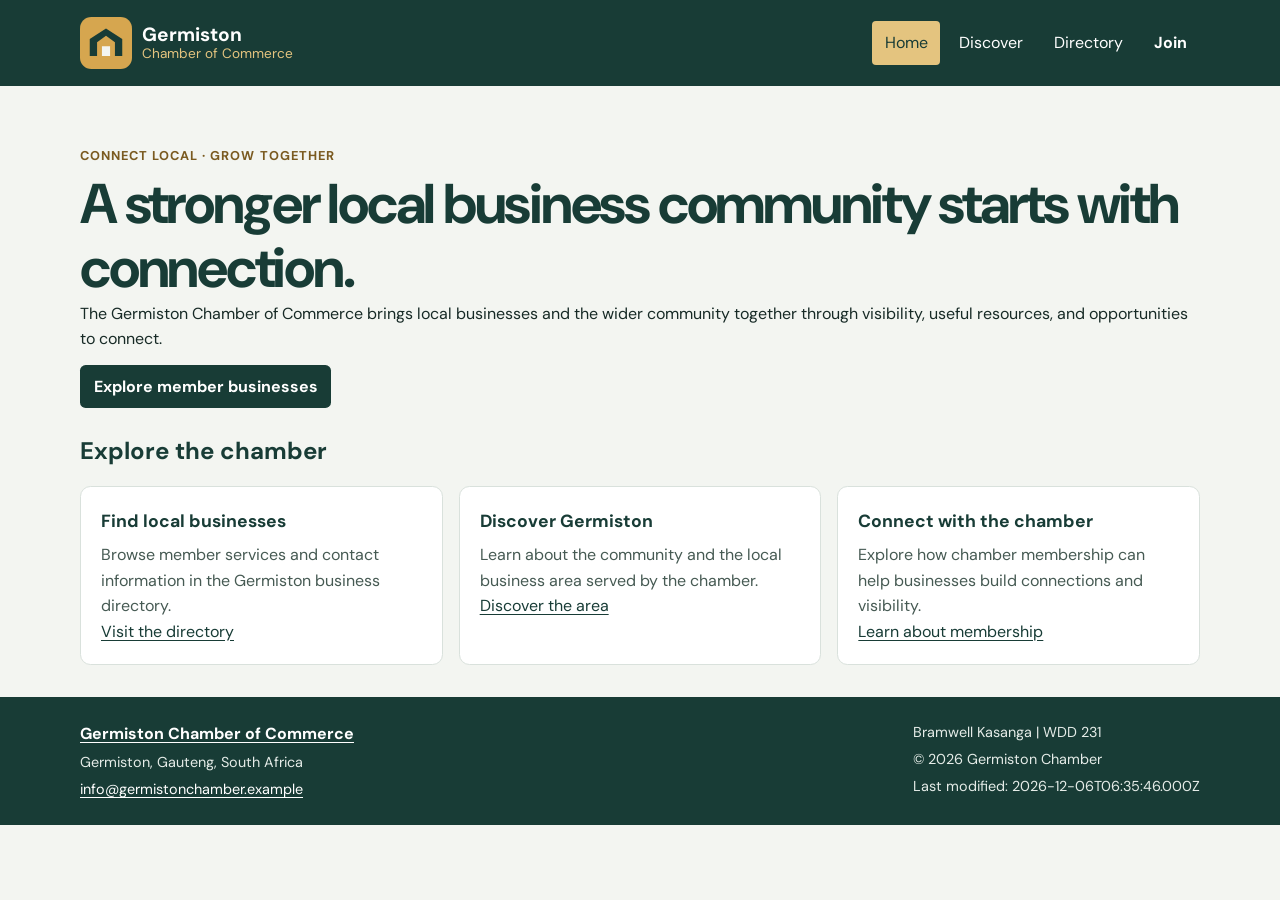
==== chamber/index.html @ 39ab12f5 "commit" ====
<!doctype html>
<html lang="en">
  <head>
    <meta charset="utf-8">
    <meta name="viewport" content="width=device-width, initial-scale=1">
    <meta
      name="description"
      content="Connect with local businesses and learn about the Germiston Chamber of Commerce."
    >
    <meta name="author" content="Bramwell Kasanga">
    <meta name="theme-color" content="#183c36">
    <meta property="og:title" content="Germiston Chamber of Commerce">
    <meta
      property="og:description"
      content="Connect with local businesses and learn about the Germiston Chamber of Commerce."
    >
    <meta
      property="og:image"
      content="https://bramwellkasanga.github.io/wdd231/chamber/images/chamber-social.png"
    >
    <meta property="og:url" content="https://bramwellkasanga.github.io/wdd231/chamber/">
    <link rel="icon" href="images/favicon.ico" sizes="any">
    <link rel="icon" href="images/favicon.svg" type="image/svg+xml">
    <link rel="stylesheet" href="styles/reset.css">
    <link rel="stylesheet" href="styles/small.css">
    <link rel="stylesheet" href="styles/large.css">
    <link rel="preconnect" href="https://fonts.googleapis.com">
    <link rel="preconnect" href="https://fonts.gstatic.com" crossorigin>
    <link
      href="https://fonts.googleapis.com/css2?family=DM+Sans:wght@400;500;600;700&display=swap"
      rel="stylesheet"
    >
    <script src="scripts/navigation.js" defer></script>
    <script src="scripts/date.js" defer></script>
    <title>Home | Germiston Chamber of Commerce</title>
  </head>
  <body>
    <a class="skip-link" href="#main-content">Skip to main content</a>
    <header class="site-header">
      <div class="header-inner">
        <a class="brand" href="index.html" aria-label="Germiston Chamber home">
          <img src="images/chamber-mark.svg" width="48" height="48" alt="">
          <span class="brand-copy">
            <span class="brand-name">Germiston</span>
            <span class="brand-subtitle">Chamber of Commerce</span>
          </span>
        </a>
        <button
          class="menu-toggle"
          type="button"
          aria-label="Open navigation menu"
          aria-controls="primary-navigation"
          aria-expanded="false"
        >
          <span></span>
          <span></span>
          <span></span>
        </button>
        <nav class="site-nav" id="primary-navigation" aria-label="Main navigation">
          <a class="nav-link current" href="index.html" aria-current="page">Home</a>
          <a class="nav-link" href="discover.html">Discover</a>
          <a class="nav-link" href="directory.html">Directory</a>
          <a class="nav-link join-link" href="join.html">Join</a>
        </nav>
      </div>
    </header>

    <main id="main-content" class="page-shell">
      <section class="page-intro" aria-labelledby="page-title">
        <p class="eyebrow">Connect local · Grow together</p>
        <h1 id="page-title">A stronger local business community starts with connection.</h1>
        <p>
          The Germiston Chamber of Commerce brings local businesses and the wider
          community together through visibility, useful resources, and opportunities
          to connect.
        </p>
        <a class="action-link" href="directory.html">Explore member businesses</a>
      </section>

      <section class="content-section" aria-labelledby="explore-title">
        <h2 id="explore-title">Explore the chamber</h2>
        <div class="content-grid">
          <article class="content-card">
            <h3>Find local businesses</h3>
            <p>
              Browse member services and contact information in the Germiston
              business directory.
            </p>
            <a href="directory.html">Visit the directory</a>
          </article>
          <article class="content-card">
            <h3>Discover Germiston</h3>
            <p>
              Learn about the community and the local business area served by the
              chamber.
            </p>
            <a href="discover.html">Discover the area</a>
          </article>
          <article class="content-card">
            <h3>Connect with the chamber</h3>
            <p>
              Explore how chamber membership can help businesses build connections
              and visibility.
            </p>
            <a href="join.html">Learn about membership</a>
          </article>
        </div>
      </section>
    </main>

    <footer class="site-footer">
      <div class="footer-inner">
        <div class="footer-contact">
          <a class="footer-brand" href="index.html">Germiston Chamber of Commerce</a>
          <p>Germiston, Gauteng, South Africa</p>
          <p><a href="mailto:info@germistonchamber.example">info@germistonchamber.example</a></p>
        </div>
        <div class="footer-details">
          <p>Bramwell Kasanga | WDD 231</p>
          <p>&copy; <span id="currentyear"></span> Germiston Chamber</p>
          <p>Last modified: <span id="lastModified"></span></p>
        </div>
      </div>
    </footer>
  </body>
</html>
---- chamber/styles/small.css ----
:root {
  color: #172a26;
  background: #f3f5f1;
  font-family: "DM Sans", sans-serif;
  font-synthesis: none;
  text-rendering: optimizeLegibility;
}

html {
  scroll-behavior: smooth;
}

body {
  min-width: 320px;
  font-size: 1rem;
  line-height: 1.6;
}

a {
  color: #183c36;
  text-underline-offset: 0.2em;
}

a:focus-visible,
button:focus-visible {
  outline: 3px solid #d6a64f;
  outline-offset: 3px;
}

.skip-link {
  position: absolute;
  z-index: 10;
  top: 0.5rem;
  left: 0.5rem;
  padding: 0.65rem 1rem;
  transform: translateY(-160%);
  border-radius: 0.25rem;
  color: #fff;
  background: #183c36;
}

.skip-link:focus {
  transform: translateY(0);
}

.site-header {
  color: #fff;
  background: #183c36;
}

.header-inner,
.page-shell,
.footer-inner {
  width: min(1120px, calc(100% - 2rem));
  margin-inline: auto;
}

.header-inner {
  position: relative;
  display: flex;
  min-height: 76px;
  align-items: center;
  justify-content: space-between;
  gap: 1rem;
}

.brand {
  display: inline-flex;
  min-width: 0;
  align-items: center;
  gap: 0.65rem;
  color: #fff;
  text-decoration: none;
}

.brand img {
  flex: 0 0 44px;
}

.brand-copy {
  display: grid;
  line-height: 1.2;
}

.brand-name {
  font-size: 1.05rem;
  font-weight: 700;
}

.brand-subtitle {
  color: #e4c47f;
  font-size: 0.76rem;
}

.menu-toggle {
  display: grid;
  width: 44px;
  height: 44px;
  align-content: center;
  justify-items: center;
  gap: 5px;
  border: 1px solid #ffffff80;
  border-radius: 0.35rem;
  color: #fff;
  background: transparent;
  cursor: pointer;
}

.menu-toggle span {
  width: 21px;
  height: 2px;
  background: currentColor;
}

.site-nav {
  position: absolute;
  z-index: 5;
  top: calc(100% - 1px);
  right: 0;
  left: 0;
  display: none;
  padding: 0.5rem 1rem 1rem;
  border-top: 1px solid #ffffff30;
  background: #183c36;
}

.site-nav.is-open {
  display: grid;
}

.nav-link {
  padding: 0.65rem 0.75rem;
  border-radius: 0.25rem;
  color: #fff;
  text-decoration: none;
}

.nav-link:hover,
.nav-link:focus-visible,
.nav-link.current {
  color: #183c36;
  background: #e4c47f;
}

.join-link {
  font-weight: 700;
}

.page-intro {
  padding: 2.5rem 0 1.5rem;
}

.eyebrow {
  margin-bottom: 0.35rem;
  color: #7a5a20;
  font-size: 0.8rem;
  font-weight: 700;
  letter-spacing: 0.08em;
  text-transform: uppercase;
}

.page-intro h1 {
  color: #183c36;
  font-size: clamp(2.2rem, 8vw, 3.5rem);
  letter-spacing: -0.04em;
  line-height: 1.15;
}

.page-intro > p:last-child {
  max-width: 680px;
  margin-top: 0.75rem;
  color: #465a53;
}

.directory-section {
  padding-bottom: 3rem;
}

.content-section {
  padding: 0 0 2rem;
}

.content-section h2 {
  margin-bottom: 0.75rem;
  color: #183c36;
  font-size: 1.5rem;
}

.content-section > p {
  max-width: 760px;
  color: #465a53;
}

.content-grid {
  display: grid;
  grid-template-columns: repeat(auto-fit, minmax(min(100%, 240px), 1fr));
  gap: 1rem;
  margin-top: 1rem;
}

.content-card {
  padding: 1.25rem;
  border: 1px solid #d9e1dc;
  border-radius: 0.65rem;
  background: #fff;
}

.content-card h3 {
  margin-bottom: 0.4rem;
  color: #183c36;
  font-size: 1.1rem;
}

.content-card p {
  color: #465a53;
}

.action-link {
  display: inline-block;
  margin-top: 0.8rem;
  padding: 0.55rem 0.85rem;
  border-radius: 0.35rem;
  color: #fff;
  background: #183c36;
  font-weight: 700;
  text-decoration: none;
}

.action-link:hover,
.action-link:focus-visible {
  color: #183c36;
  background: #e4c47f;
}

.directory-toolbar {
  display: flex;
  flex-wrap: wrap;
  align-items: end;
  justify-content: space-between;
  gap: 1rem;
  margin-bottom: 1.25rem;
  padding-bottom: 1rem;
  border-bottom: 1px solid #d9e1dc;
}

.directory-toolbar h2 {
  color: #183c36;
  font-size: 1.5rem;
}

.directory-status {
  color: #596b65;
  font-size: 0.9rem;
}

.view-controls {
  display: flex;
  gap: 0.5rem;
}

.view-button {
  display: inline-flex;
  min-width: 76px;
  min-height: 42px;
  align-items: center;
  justify-content: center;
  gap: 0.45rem;
  padding: 0.45rem 0.7rem;
  border: 1px solid #aeb9b3;
  border-radius: 0.35rem;
  color: #183c36;
  background: #fff;
  cursor: pointer;
}

.view-button.selected {
  border-color: #183c36;
  color: #fff;
  background: #183c36;
}

.view-icon {
  width: 16px;
  height: 16px;
}

.grid-icon {
  width: 6px;
  height: 6px;
  background-color: currentColor;
  box-shadow: 10px 0 currentColor, 0 10px currentColor, 10px 10px currentColor;
}

.list-icon {
  height: 3px;
  background-color: currentColor;
  box-shadow: 0 6px currentColor, 0 12px currentColor;
}

.member-directory {
  display: grid;
  grid-template-columns: repeat(auto-fit, minmax(min(100%, 260px), 1fr));
  gap: 1rem;
}

.member-card {
  display: flex;
  min-width: 0;
  flex-direction: column;
  align-items: center;
  gap: 0.75rem;
  padding: 1.25rem;
  border: 1px solid #d9e1dc;
  border-radius: 0.65rem;
  background: #fff;
  text-align: center;
}

.member-logo {
  width: min(100%, 240px);
  height: 112px;
  object-fit: contain;
}

.member-name {
  color: #183c36;
  font-size: 1.15rem;
  line-height: 1.3;
}

.member-description {
  color: #465a53;
  font-size: 0.92rem;
}

.member-details {
  display: grid;
  width: 100%;
  gap: 0.25rem;
  color: #465a53;
  font-size: 0.9rem;
  overflow-wrap: anywhere;
}

.member-details a {
  font-weight: 600;
}

.membership-badge {
  padding: 0.2rem 0.65rem;
  border-radius: 999px;
  color: #183c36;
  background: #e7eee9;
  font-size: 0.78rem;
  font-weight: 700;
}

.membership-badge.silver {
  background: #e8ebee;
}

.membership-badge.gold {
  background: #f4e8c9;
}

.member-directory.view-list {
  grid-template-columns: 1fr;
}

.view-list .member-card {
  display: grid;
  grid-template-columns: minmax(100px, 160px) minmax(0, 1fr);
  justify-items: start;
  gap: 0.5rem 1rem;
  text-align: left;
}

.view-list .member-logo {
  width: 100%;
  height: 100px;
  grid-row: span 4;
}

.view-list .member-details {
  justify-items: start;
}

.error-message {
  grid-column: 1 / -1;
  padding: 1rem;
  border: 1px solid #b43b35;
  border-radius: 0.35rem;
  color: #761e1a;
  background: #fff4f2;
}

.site-footer {
  color: #fff;
  background: #183c36;
}

.footer-inner {
  display: flex;
  flex-wrap: wrap;
  justify-content: space-between;
  gap: 1.5rem;
  padding-block: 1.5rem;
}

.footer-contact,
.footer-details {
  display: grid;
  align-content: start;
  gap: 0.25rem;
}

.footer-brand {
  color: #fff;
  font-weight: 700;
}

.footer-contact p,
.footer-details p {
  color: #e5ece8;
  font-size: 0.9rem;
}

.site-footer a {
  color: #fff;
}

@media (max-width: 420px) {
  .view-list .member-card {
    grid-template-columns: 82px minmax(0, 1fr);
    padding: 0.8rem;
  }

  .view-list .member-logo {
    height: 74px;
  }
}

@media (prefers-reduced-motion: reduce) {
  html {
    scroll-behavior: auto;
  }
}
---- chamber/styles/large.css ----
@media (min-width: 760px) {
  .header-inner,
  .page-shell,
  .footer-inner {
    width: min(1120px, calc(100% - 4rem));
  }

  .header-inner {
    min-height: 86px;
  }

  .brand img {
    width: 52px;
    height: 52px;
  }

  .brand-name {
    font-size: 1.2rem;
  }

  .brand-subtitle {
    font-size: 0.85rem;
  }

  .menu-toggle {
    display: none;
  }

  .site-nav,
  .site-nav.is-open {
    position: static;
    display: flex;
    align-items: center;
    gap: 0.35rem;
    padding: 0;
    border: 0;
    background: transparent;
  }

  .nav-link {
    padding: 0.6rem 0.8rem;
  }

  .page-intro {
    padding-top: 3.75rem;
  }

  .member-directory {
    gap: 1.25rem;
  }

  .view-list .member-card {
    grid-template-columns: 160px minmax(0, 1fr);
    align-items: center;
    padding: 1rem 1.5rem;
  }

  .view-list .member-logo {
    height: 110px;
    grid-row: span 3;
  }

  .view-list .member-details {
    display: flex;
    flex-wrap: wrap;
    gap: 0.35rem 1.25rem;
  }
}
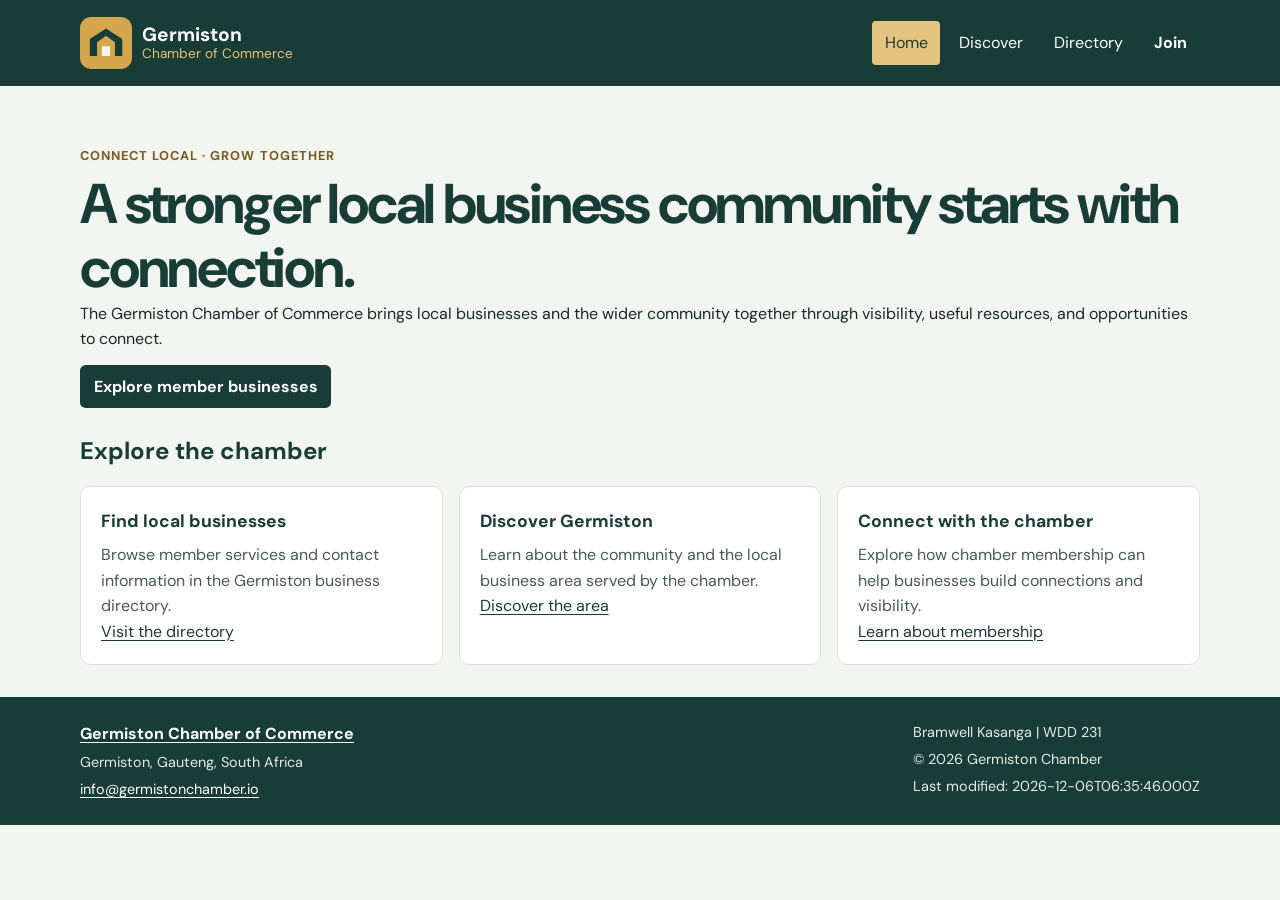
==== commit 09bbc49c: "commit" ====
--- a/chamber/index.html
+++ b/chamber/index.html
@@ -113,7 +113,7 @@
         <div class="footer-contact">
           <a class="footer-brand" href="index.html">Germiston Chamber of Commerce</a>
           <p>Germiston, Gauteng, South Africa</p>
-          <p><a href="mailto:info@germistonchamber.example">info@germistonchamber.example</a></p>
+          <p><a href="mailto:info@germistonchamber.io">info@germistonchamber.io</a></p>
         </div>
         <div class="footer-details">
           <p>Bramwell Kasanga | WDD 231</p>
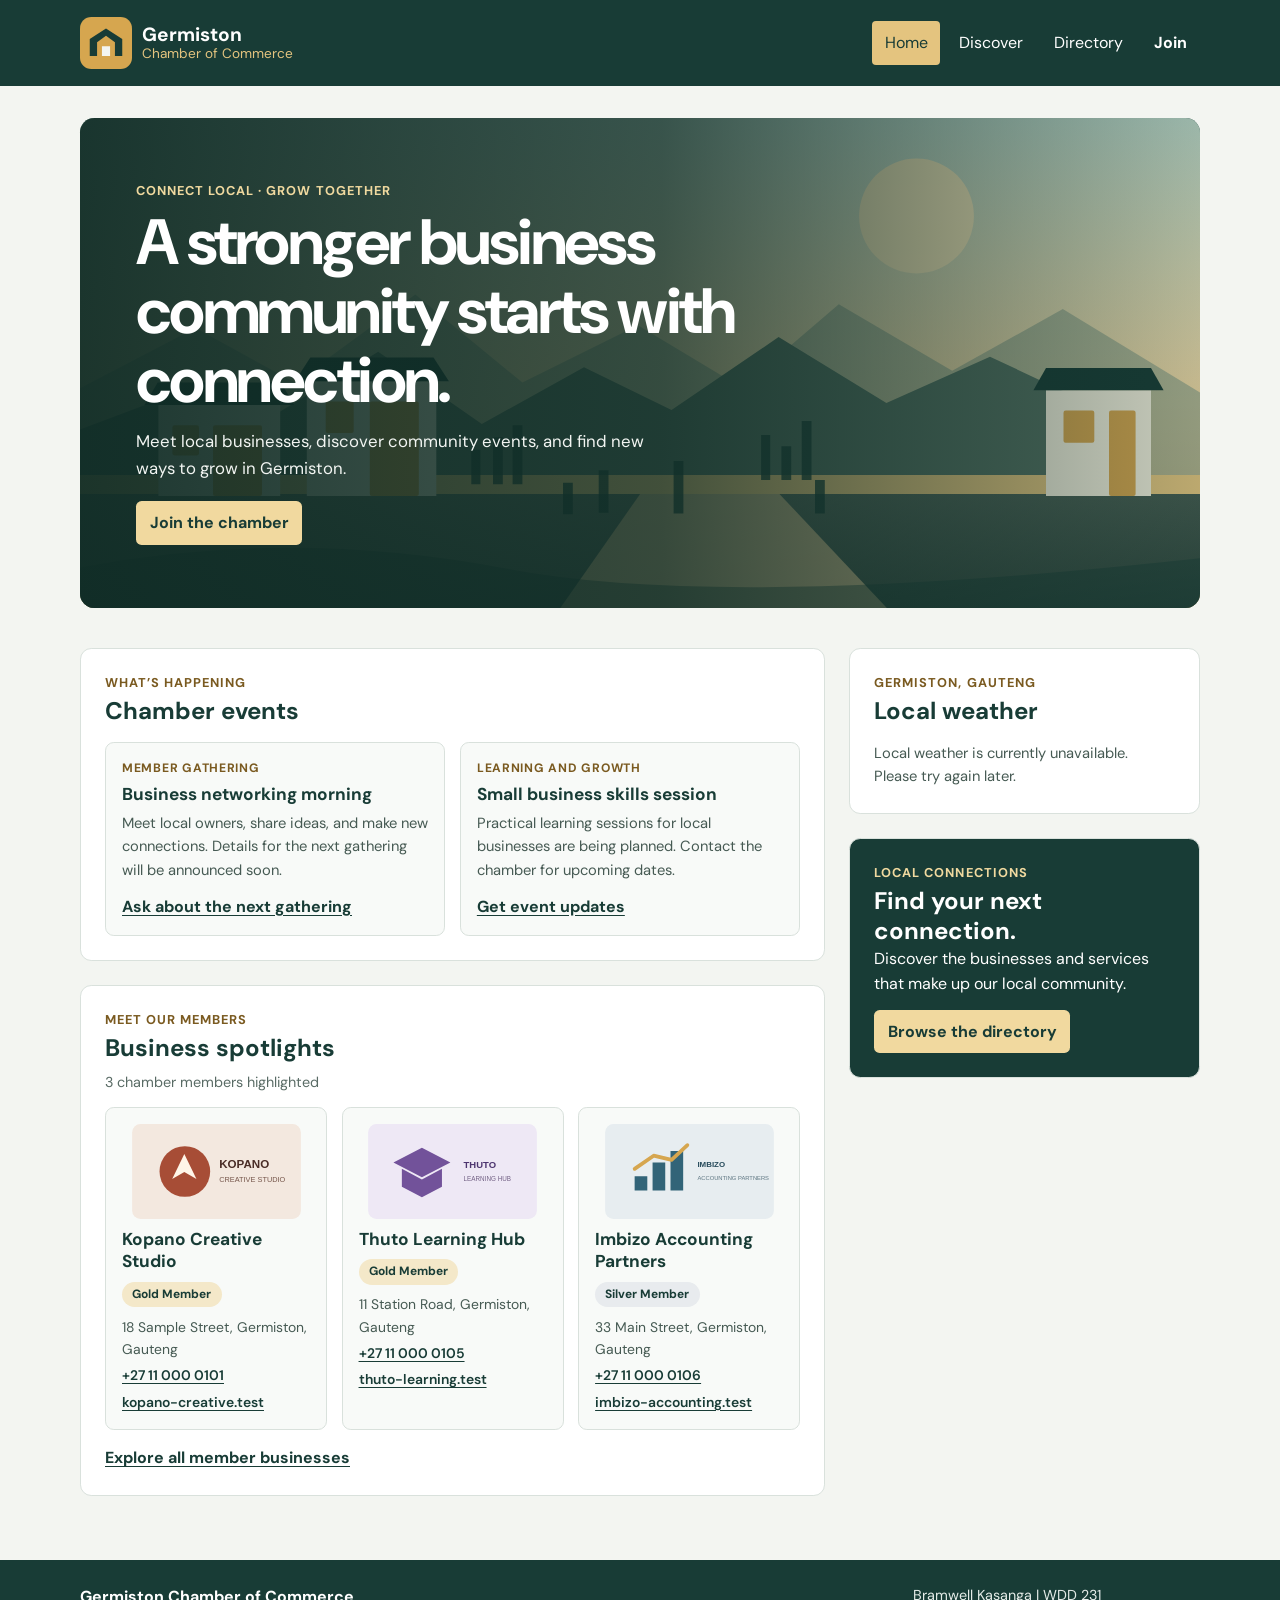
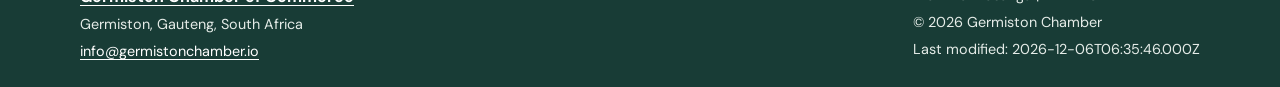
==== commit 2a0bd9a5: "commit" ====
--- a/chamber/index.html
+++ b/chamber/index.html
@@ -5,14 +5,14 @@
     <meta name="viewport" content="width=device-width, initial-scale=1">
     <meta
       name="description"
-      content="Connect with local businesses and learn about the Germiston Chamber of Commerce."
+      content="Discover local businesses, upcoming events, and chamber membership with the Germiston Chamber of Commerce."
     >
     <meta name="author" content="Bramwell Kasanga">
     <meta name="theme-color" content="#183c36">
-    <meta property="og:title" content="Germiston Chamber of Commerce">
+    <meta property="og:title" content="Home | Germiston Chamber of Commerce">
     <meta
       property="og:description"
-      content="Connect with local businesses and learn about the Germiston Chamber of Commerce."
+      content="Discover local businesses, upcoming events, and chamber membership with the Germiston Chamber of Commerce."
     >
     <meta
       property="og:image"
@@ -32,6 +32,8 @@
     >
     <script src="scripts/navigation.js" defer></script>
     <script src="scripts/date.js" defer></script>
+    <script src="scripts/weather.js" defer></script>
+    <script src="scripts/spotlights.js" defer></script>
     <title>Home | Germiston Chamber of Commerce</title>
   </head>
   <body>
@@ -66,46 +68,111 @@
     </header>
 
     <main id="main-content" class="page-shell">
-      <section class="page-intro" aria-labelledby="page-title">
-        <p class="eyebrow">Connect local · Grow together</p>
-        <h1 id="page-title">A stronger local business community starts with connection.</h1>
-        <p>
-          The Germiston Chamber of Commerce brings local businesses and the wider
-          community together through visibility, useful resources, and opportunities
-          to connect.
-        </p>
-        <a class="action-link" href="directory.html">Explore member businesses</a>
+      <section class="home-hero" aria-labelledby="page-title">
+        <img
+          class="hero-image"
+          src="images/germiston-hero.svg"
+          alt="Illustration of Germiston's local businesses and skyline at sunrise"
+          width="1600"
+          height="760"
+          fetchpriority="high"
+        >
+        <div class="hero-content">
+          <p class="eyebrow">Connect local · Grow together</p>
+          <h1 id="page-title">A stronger business community starts with connection.</h1>
+          <p>
+            Meet local businesses, discover community events, and find new ways
+            to grow in Germiston.
+          </p>
+          <a class="action-link" href="join.html">Join the chamber</a>
+        </div>
       </section>
 
-      <section class="content-section" aria-labelledby="explore-title">
-        <h2 id="explore-title">Explore the chamber</h2>
-        <div class="content-grid">
-          <article class="content-card">
-            <h3>Find local businesses</h3>
+      <div class="home-layout">
+        <div class="home-primary">
+          <section class="home-section" aria-labelledby="events-title">
+            <div class="home-section-heading">
+              <p class="eyebrow">What’s happening</p>
+              <h2 id="events-title">Chamber events</h2>
+            </div>
+            <div class="event-grid">
+              <article class="event-card">
+                <p class="event-label">Member gathering</p>
+                <h3>Business networking morning</h3>
+                <p>
+                  Meet local owners, share ideas, and make new connections.
+                  Details for the next gathering will be announced soon.
+                </p>
+                <a href="mailto:info@germistonchamber.io?subject=Networking%20event">
+                  Ask about the next gathering
+                </a>
+              </article>
+              <article class="event-card">
+                <p class="event-label">Learning and growth</p>
+                <h3>Small business skills session</h3>
+                <p>
+                  Practical learning sessions for local businesses are being
+                  planned. Contact the chamber for upcoming dates.
+                </p>
+                <a href="mailto:info@germistonchamber.io?subject=Business%20skills%20session">
+                  Get event updates
+                </a>
+              </article>
+            </div>
+          </section>
+
+          <section class="home-section" aria-labelledby="spotlights-title">
+            <div class="home-section-heading">
+              <p class="eyebrow">Meet our members</p>
+              <h2 id="spotlights-title">Business spotlights</h2>
+            </div>
+            <p class="section-description" id="spotlight-status" aria-live="polite">
+              Loading member spotlights…
+            </p>
+            <div class="spotlight-grid" id="spotlights" aria-live="polite"></div>
+            <a class="text-link" href="directory.html">Explore all member businesses</a>
+            <noscript>
+              <p class="error-message">Enable JavaScript to view member spotlights.</p>
+            </noscript>
+          </section>
+        </div>
+
+        <aside class="home-sidebar" aria-label="Local information">
+          <section class="weather-panel" aria-labelledby="weather-title">
+            <div class="home-section-heading">
+              <p class="eyebrow">Germiston, Gauteng</p>
+              <h2 id="weather-title">Local weather</h2>
+            </div>
+            <p class="weather-status" id="weather-status" aria-live="polite">
+              Loading local weather…
+            </p>
+            <div id="weather-content" hidden>
+              <div class="weather-current">
+                <p class="weather-label">Current conditions</p>
+                <p class="current-temperature" id="current-temperature"></p>
+                <p id="current-description"></p>
+              </div>
+              <h3 class="forecast-heading">Three-day temperature forecast</h3>
+              <ol class="forecast-list" id="weather-forecast"></ol>
+              <p class="weather-attribution">
+                Weather data by
+                <a href="https://open-meteo.com/" target="_blank" rel="noopener noreferrer">
+                  Open-Meteo
+                </a>
+              </p>
+            </div>
+          </section>
+          <section class="community-card" aria-labelledby="community-title">
+            <p class="eyebrow">Local connections</p>
+            <h2 id="community-title">Find your next connection.</h2>
             <p>
-              Browse member services and contact information in the Germiston
-              business directory.
+              Discover the businesses and services that make up our local
+              community.
             </p>
-            <a href="directory.html">Visit the directory</a>
-          </article>
-          <article class="content-card">
-            <h3>Discover Germiston</h3>
-            <p>
-              Learn about the community and the local business area served by the
-              chamber.
-            </p>
-            <a href="discover.html">Discover the area</a>
-          </article>
-          <article class="content-card">
-            <h3>Connect with the chamber</h3>
-            <p>
-              Explore how chamber membership can help businesses build connections
-              and visibility.
-            </p>
-            <a href="join.html">Learn about membership</a>
-          </article>
-        </div>
-      </section>
+            <a class="action-link" href="directory.html">Browse the directory</a>
+          </section>
+        </aside>
+      </div>
     </main>
 
     <footer class="site-footer">
--- a/chamber/styles/small.css
+++ b/chamber/styles/small.css
@@ -23,8 +23,14 @@
 
 a:focus-visible,
 button:focus-visible {
-  outline: 3px solid #d6a64f;
+  outline: 3px solid #183c36;
   outline-offset: 3px;
+}
+
+.site-header a:focus-visible,
+.site-header button:focus-visible,
+.site-footer a:focus-visible {
+  outline-color: #fff;
 }
 
 .skip-link {
@@ -445,3 +451,286 @@
     scroll-behavior: auto;
   }
 }
+
+.home-hero {
+  position: relative;
+  isolation: isolate;
+  min-height: 390px;
+  margin-block: 1.5rem 2rem;
+  overflow: hidden;
+  border-radius: 0.9rem;
+  color: #fff;
+  background: #183c36;
+}
+
+.hero-image {
+  position: absolute;
+  z-index: -2;
+  inset: 0;
+  width: 100%;
+  height: 100%;
+  object-fit: cover;
+}
+
+.home-hero::after {
+  position: absolute;
+  z-index: -1;
+  inset: 0;
+  background: linear-gradient(90deg, rgb(15 43 37 / 94%), rgb(15 43 37 / 76%) 52%, rgb(15 43 37 / 18%));
+  content: "";
+}
+
+.hero-content {
+  display: flex;
+  max-width: 720px;
+  min-height: 390px;
+  flex-direction: column;
+  align-items: flex-start;
+  justify-content: center;
+  padding: clamp(1.5rem, 6vw, 3.75rem);
+}
+
+.home-hero .eyebrow {
+  color: #f0d99f;
+}
+
+.home-hero h1 {
+  max-width: 650px;
+  color: #fff;
+  font-size: clamp(2.2rem, 8vw, 4rem);
+  letter-spacing: -0.04em;
+  line-height: 1.08;
+}
+
+.home-hero p:not(.eyebrow) {
+  max-width: 540px;
+  margin-top: 0.8rem;
+  color: #f2f5f2;
+  font-size: 1.05rem;
+}
+
+.home-hero .action-link {
+  margin-top: 1.25rem;
+  color: #183c36;
+  background: #f1d99f;
+}
+
+.home-hero .action-link:hover,
+.home-hero .action-link:focus-visible {
+  color: #fff;
+  background: #315d50;
+}
+
+.home-layout,
+.home-primary,
+.home-sidebar {
+  display: grid;
+  align-content: start;
+  gap: 1.5rem;
+}
+
+.home-layout {
+  padding-bottom: 3rem;
+}
+
+.home-section,
+.weather-panel,
+.community-card {
+  padding: 1.25rem;
+  border: 1px solid #d9e1dc;
+  border-radius: 0.7rem;
+  background: #fff;
+}
+
+.home-section-heading {
+  margin-bottom: 1rem;
+}
+
+.home-section-heading .eyebrow,
+.community-card .eyebrow {
+  margin-bottom: 0.15rem;
+}
+
+.home-section-heading h2,
+.community-card h2 {
+  color: #183c36;
+  font-size: 1.5rem;
+  line-height: 1.25;
+}
+
+.event-grid,
+.spotlight-grid {
+  display: grid;
+  grid-template-columns: repeat(auto-fit, minmax(min(100%, 220px), 1fr));
+  gap: 0.9rem;
+}
+
+.event-card,
+.spotlight-card {
+  min-width: 0;
+  padding: 1rem;
+  border: 1px solid #d9e1dc;
+  border-radius: 0.55rem;
+  background: #f8faf8;
+}
+
+.event-label {
+  margin-bottom: 0.3rem;
+  color: #7a5a20;
+  font-size: 0.76rem;
+  font-weight: 700;
+  letter-spacing: 0.06em;
+  text-transform: uppercase;
+}
+
+.event-card h3,
+.spotlight-card h3 {
+  margin-bottom: 0.4rem;
+  color: #183c36;
+  font-size: 1.08rem;
+  line-height: 1.3;
+}
+
+.event-card p:not(.event-label) {
+  color: #465a53;
+  font-size: 0.92rem;
+}
+
+.event-card a,
+.text-link {
+  display: inline-block;
+  margin-top: 0.7rem;
+  font-weight: 700;
+}
+
+.section-description {
+  margin: -0.5rem 0 0.8rem;
+  color: #596b65;
+  font-size: 0.9rem;
+}
+
+.spotlight-grid {
+  margin-bottom: 0.25rem;
+}
+
+.spotlight-card {
+  display: flex;
+  flex-direction: column;
+  align-items: flex-start;
+  gap: 0.55rem;
+}
+
+.spotlight-logo {
+  width: 100%;
+  height: 95px;
+  object-fit: contain;
+}
+
+.spotlight-card h3 {
+  margin: 0;
+}
+
+.spotlight-details {
+  display: grid;
+  gap: 0.25rem;
+  color: #465a53;
+  font-size: 0.87rem;
+  overflow-wrap: anywhere;
+}
+
+.spotlight-details a {
+  font-weight: 600;
+}
+
+.membership-badge {
+  padding: 0.2rem 0.65rem;
+  border-radius: 999px;
+  color: #183c36;
+  background: #e8ebee;
+  font-size: 0.75rem;
+  font-weight: 700;
+}
+
+.membership-badge.gold {
+  background: #f4e8c9;
+}
+
+.weather-status {
+  color: #465a53;
+  font-size: 0.92rem;
+}
+
+.weather-current {
+  padding: 1rem;
+  border-radius: 0.5rem;
+  color: #fff;
+  background: #183c36;
+}
+
+.weather-label,
+.forecast-heading {
+  font-size: 0.85rem;
+  font-weight: 700;
+}
+
+.current-temperature {
+  margin-block: 0.15rem;
+  font-size: 2.5rem;
+  font-weight: 700;
+  line-height: 1.1;
+}
+
+.forecast-heading {
+  margin-block: 1rem 0.5rem;
+  color: #183c36;
+}
+
+.forecast-list {
+  display: grid;
+  grid-template-columns: repeat(3, minmax(0, 1fr));
+  gap: 0.4rem;
+  list-style: none;
+}
+
+.forecast-day {
+  display: grid;
+  min-height: 82px;
+  align-content: center;
+  justify-items: center;
+  gap: 0.25rem;
+  padding: 0.4rem 0.2rem;
+  border-radius: 0.4rem;
+  background: #f3f5f1;
+  font-size: 0.78rem;
+  text-align: center;
+}
+
+.forecast-day strong {
+  color: #183c36;
+  font-size: 0.78rem;
+}
+
+.weather-attribution {
+  margin-top: 0.75rem;
+  color: #596b65;
+  font-size: 0.75rem;
+}
+
+.community-card {
+  color: #fff;
+  background: #183c36;
+}
+
+.community-card h2,
+.community-card p:not(.eyebrow) {
+  color: #fff;
+}
+
+.community-card .eyebrow {
+  color: #f0d99f;
+}
+
+.community-card .action-link {
+  color: #183c36;
+  background: #f1d99f;
+}
--- a/chamber/styles/large.css
+++ b/chamber/styles/large.css
@@ -49,6 +49,29 @@
     gap: 1.25rem;
   }
 
+  .home-hero {
+    min-height: 490px;
+    margin-block: 2rem 2.5rem;
+  }
+
+  .hero-content {
+    min-height: 490px;
+    padding: 3.5rem;
+  }
+
+  .home-layout {
+    grid-template-columns: minmax(0, 1.7fr) minmax(280px, 0.8fr);
+    align-items: start;
+    gap: 1.5rem;
+    padding-bottom: 4rem;
+  }
+
+  .home-section,
+  .weather-panel,
+  .community-card {
+    padding: 1.5rem;
+  }
+
   .view-list .member-card {
     grid-template-columns: 160px minmax(0, 1fr);
     align-items: center;
